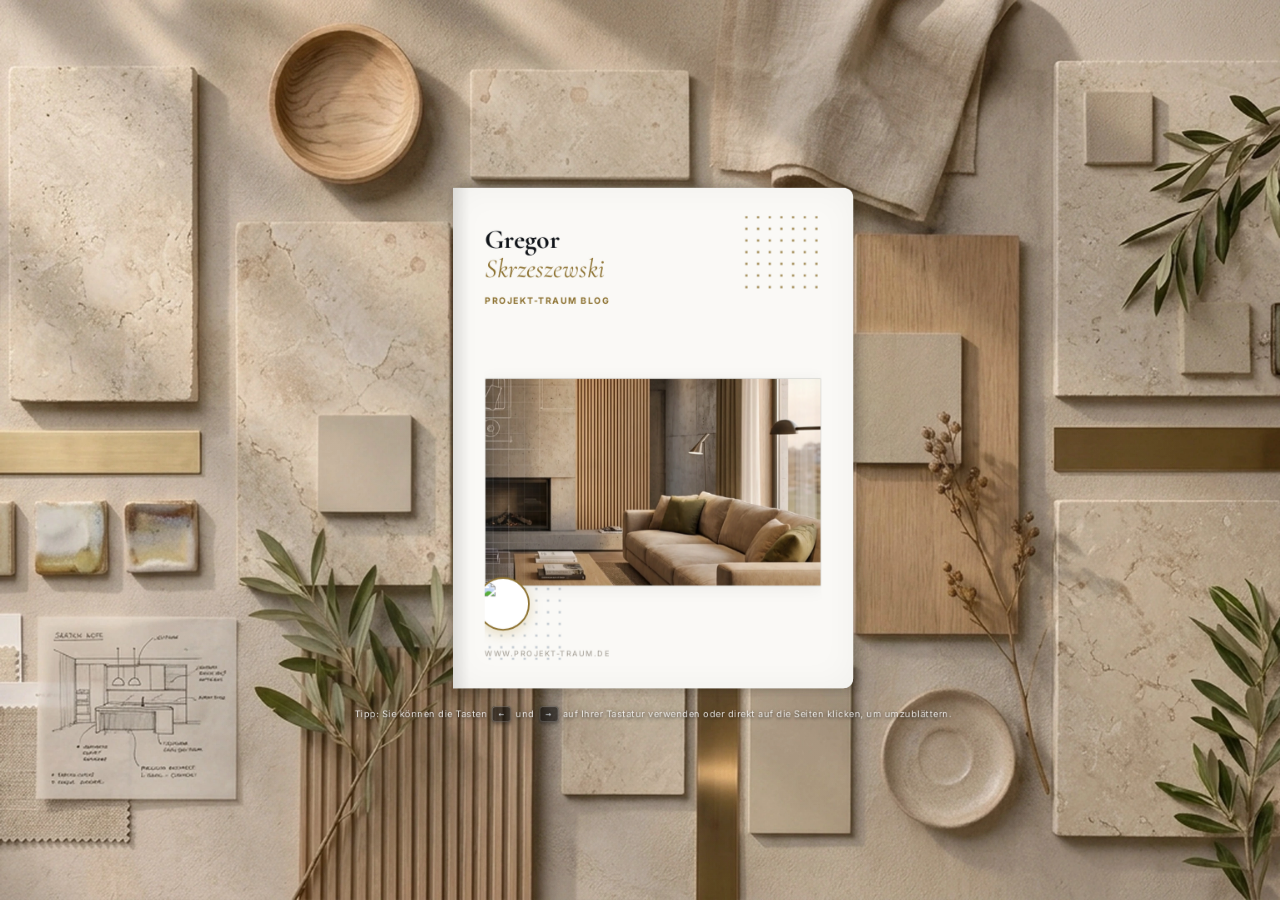
==== blog/index.html @ 59cf8a7a "Update: pełne nadpisanie repozytorium (2026-09-07 19:43:46)" ====
<!DOCTYPE html>
<html lang="de">

<head>
    <meta charset="UTF-8">
    <meta name="viewport" content="width=device-width, initial-scale=1.0">
    <title>Gregor Skrzeszewski - Interaktiver Blog (Flipbook)</title>

    <!-- Google Fonts: Cormorant Garamond (Serif) & Inter (Sans-serif) -->
    <link rel="preconnect" href="https://fonts.googleapis.com">
    <link rel="preconnect" href="https://fonts.gstatic.com" crossorigin>
    <link
        href="https://fonts.googleapis.com/css2?family=Cormorant+Garamond:ital,wght@0,400;0,500;0,600;0,700;1,400;1,600&family=Inter:wght@300;400;500;600;700&display=swap"
        rel="stylesheet">

    <!-- FontAwesome for icons -->
    <link rel="stylesheet" href="https://cdnjs.cloudflare.com/ajax/libs/font-awesome/5.15.4/css/all.min.css">
    
    <!-- Stylesheet -->
    <link rel="stylesheet" href="css/style.css?v=3.2">

    <style>
        /* Specific enhancements for Gregor Skrzeszewski's profile content */
        .skills-bullet-list {
            list-style-type: none;
            padding-left: 0;
            display: flex;
            flex-direction: column;
            gap: 8px;
        }

        .skills-bullet-list li {
            font-family: var(--body-font);
            font-size: 11px;
            font-weight: 450;
            color: var(--text-muted);
            line-height: 1.45;
            padding-left: 14px;
            position: relative;
        }

        .skills-bullet-list li::before {
            content: "▪";
            color: var(--gold-dark);
            position: absolute;
            left: 0;
            top: 0;
            font-size: 11px;
        }

        .profile-img-frame {
            width: 100%;
            height: 120px;
            background-size: cover;
            background-position: center;
            border: 1px solid rgba(16, 42, 67, 0.08);
            border-radius: 2px;
            box-shadow: var(--shadow-soft);
        }

        .personal-details-table {
            width: 100%;
            border-collapse: collapse;
            margin-top: 6px;
        }

        .personal-details-table td {
            font-family: var(--body-font);
            font-size: 11px;
            font-weight: 450;
            padding: 3px 0;
            color: var(--text-muted);
            vertical-align: top;
        }

        .personal-details-table td.label-cell {
            font-weight: 600;
            color: var(--text-dark);
            width: 120px;
        }

        .pdf-download-container {
            margin-top: 15px;
            display: flex;
            justify-content: center;
        }

        .pdf-btn {
            display: inline-flex;
            align-items: center;
            gap: 8px;
            background: var(--gold-gradient);
            color: white;
            text-decoration: none;
            font-family: var(--body-font);
            font-size: 11px;
            font-weight: 500;
            padding: 8px 18px;
            border-radius: 30px;
            box-shadow: 0 4px 10px rgba(184, 151, 66, 0.2);
            transition: transform 0.2s ease, box-shadow 0.2s ease;
        }

        .pdf-btn:hover {
            transform: translateY(-1px);
            box-shadow: 0 6px 15px rgba(184, 151, 66, 0.3);
        }

        .pdf-btn:active {
            transform: translateY(1px);
        }

        .image-container img {
            width: 100%;
            height: 100%;
            object-fit: cover;
            display: block;
        }
    </style>
</head>

<body>

    <!-- Desk / Background container -->
    <div class="app-container">

        <!-- Background Ambient Lighting / Subtle details -->
        <div class="ambient-light"></div>

        <!-- Scale Wrapper for desktop resizing -->
        <div class="book-scale-wrapper">
            <!-- Main Book Wrapper -->
            <div class="book-container">
                <div class="book" id="book">

                    <!-- LEAF 1 -->
                    <div class="leaf" id="leaf1" style="z-index: 10;">
                        <!-- FRONT: Cover Page -->
                        <div class="page-side front cover-page">
                            <div class="page-content">
                                <!-- Dot Grid Decor -->
                                <div class="dot-grid gold top-right-dots"></div>
                                <div class="dot-grid gray bottom-left-dots"></div>

                                <!-- Gold accent bars -->
                                <div class="accent-bar gold-vertical-left"></div>
                                <div class="accent-bar navy-horizontal-top"></div>
                                <div class="accent-bar gold-horizontal-bottom"></div>

                                <div class="cover-header">
                                    <h1 class="serif-title">Gregor<br><span class="highlight">Skrzeszewski</span></h1>
                                    <p class="section-subtitle" style="margin-top: 15px;">PROJEKT-TRAUM BLOG</p>
                                </div>

                                <!-- Large Image -->
                                <div class="image-container cover-hero">
                                    <img src="../img/rooms/salon.webp" alt="Projekt-Traum Blog">
                                </div>

                                <!-- Circle Emblem (Logo) -->
                                <div class="logo-emblem"
                                    style="background: #ffffff; border: 2px solid var(--gold-dark); padding: 5px; overflow: hidden;">
                                    <img src="img/logo_projekt_hd_transparent.png" alt="Projekt Traum Logo"
                                        style="width: 100%; height: 100%; object-fit: contain;">
                                </div>

                                <div class="cover-footer">
                                    <span class="website-link">WWW.PROJEKT-TRAUM.DE</span>
                                </div>
                            </div>
                        </div>

                        <!-- BACK: About Me Page -->
                        <div class="page-side back about-page">
                            <div class="page-content">
                                <div class="dot-grid gray top-right-dots"></div>
                                <div class="dot-grid gold bottom-left-dots"></div>
                                <div class="accent-bar gold-vertical-left"></div>
                                <div class="accent-bar navy-vertical-right"></div>

                                <h2 class="serif-title page-title">Hallo auf meinem Blog...</h2>
                                <div class="about-story" style="margin-bottom: 25px;">
                                    <h4 class="section-subtitle">MOTTO</h4>
                                    <p class="body-text text-justify" style="margin-bottom: 12px; line-height: 1.8;">
                                       ... es geht um Gestaltung, Neuheiten und die Möglichkeiten,
                                       die moderne Materialien für die Innenausstattung bieten.
                                       Ich werde darauf eingehen, dass Schönes und Praktisches nicht teuer sein muss,
                                       aber auch technische Neuheiten im Bereich Heizung sowie den Einsatz von IT- und KI-Lösungen thematisieren.
                                    </p>
                                    <p class="body-text text-justify" style="margin-bottom: 15px; line-height: 1.8;">
                                       Blättern Sie weiter, um aktuelle Beiträge zu lesen, eigene Kommentare zu hinterlassen oder ein neues Kapitel aufzuschlagen. Viel Spaß beim Lesen und Entdecken!
                                    </p>
                                </div>

                                <div style="margin-top: auto; padding-top: 15px; border-top: 1px solid rgba(184,151,66,0.2); display: flex; align-items: center; justify-content: space-between;">
                                    <span style="font-family: var(--serif-font); font-style: italic; font-size: 13px; color: var(--gold-dark);">Gregor Skrzeszewski</span>
                                    <span style="font-size: 10px; color: var(--text-muted);">Projekt Traum Bonn</span>
                                </div>
                            </div>
                        </div>
                    </div>

                    <!-- BACK COVER LEAF (Template) -->
                    <div class="leaf" id="leaf4">
                        <div class="page-side front" id="leaf4-front">
                            <div class="page-content" style="justify-content: center; align-items: center; text-align: center;">
                                <div class="dot-grid gold top-right-dots"></div>
                                <img src="img/logo_projekt_hd_transparent.png" alt="Projekt Traum Logo" style="width: 80px; height: auto; opacity: 0.8; margin-bottom: 15px;">
                                <h4 class="serif-title" style="font-size: 18px; color: var(--navy-medium);">Vielen Dank für Ihren Besuch</h4>
                                <p style="font-size: 11px; color: var(--text-muted); max-width: 260px; line-height: 1.6; margin-top: 8px;">
                                    Hinterlassen Sie gerne Ihre Gedanken oder kontaktieren Sie uns für Ihr nächstes Traumprojekt.
                                </p>
                            </div>
                        </div>

                        <!-- BACK: Back Cover (Contact Details) -->
                        <div class="page-side back back-cover-page">
                            <div class="page-content">
                                <!-- Dot Grid Decor -->
                                <div class="dot-grid gray top-left-dots"></div>
                                <div class="dot-grid gold bottom-right-dots"></div>

                                <!-- Gold accent bars -->
                                <div class="accent-bar gold-vertical-right"></div>
                                <div class="accent-bar navy-horizontal-bottom"></div>
                                <div class="accent-bar gold-horizontal-top"></div>

                                <div class="back-cover-center">
                                    <div class="back-logo"
                                        style="background: #ffffff; border: 2px solid var(--gold-dark); padding: 4px; width: 60px; height: 60px; overflow: hidden;">
                                        <img src="img/logo_projekt_hd_transparent.png" alt="Projekt Traum Logo"
                                            style="width: 100%; height: 100%; object-fit: contain;">
                                    </div>
                                    <h3 class="serif-title" style="font-size: 26px; margin-bottom: 10px;">Gregor
                                        Skrzeszewski</h3>
                                    <p class="section-subtitle" style="margin-bottom: 25px;">Projekt Traum</p>

                                    <div
                                        style="display: flex; flex-direction: column; gap: 10px; font-family: var(--body-font); font-size: 11px; align-items: center; color: var(--text-muted);">
                                        <div>📧 <a href="mailto:gregor.skrzeszewski@projekt-traum.de"
                                                style="color: var(--text-muted); text-decoration: none; font-weight: 500;">gregor.skrzeszewski@projekt-traum.de</a>
                                        </div>
                                        <div>📞 <a href="tel:+4916099657999"
                                                style="color: var(--text-muted); text-decoration: none; font-weight: 500;">+49
                                                160 99657999</a></div>
                                        <div>📍 Edith-Stein-Anlage 16, 53123 Bonn</div>
                                    </div>
                                </div>
                            </div>
                        </div>
                    </div>

                </div>
            </div>

            <!-- Keyboard shortcuts tip -->
            <div class="shortcuts-tip">
                Tipp: Sie können die Tasten <span class="key">&larr;</span> und <span class="key">&rarr;</span> auf
                Ihrer Tastatur verwenden oder direkt auf die Seiten klicken, um umzublättern.
            </div>

        </div>
    </div>

    <!-- Script File -->
    <script src="../js/theme-extractor.js"></script>
    <script src="js/script.js?v=3.3"></script>
</body>

</html>
---- blog/css/style.css ----
/* ==========================================================================
   Design System & Root Variables
   ========================================================================== */
:root {
    /* Color Palette */
    --navy-deep: #0D0F12;
    --navy-medium: #1F242B;
    --gold-dark: #A2B4C7;
    --gold-light: #E1E9F0;
    --gold-gradient: linear-gradient(135deg, var(--gold-dark) 0%, var(--gold-light) 50%, var(--gold-dark) 100%);
    --accent-navy: linear-gradient(135deg, var(--navy-deep), var(--navy-medium));

    /* Backgrounds */
    --cream-bg: #FAF9F6;
    --cream-card: #FCFBFA;
    --desk-bg: transparent;
    /* Transparent background to reveal main page wallpaper */
    --desk-accent: radial-gradient(circle, rgba(162, 180, 199, 0.16) 0%, rgba(14, 16, 20, 0) 70%);
    /* Platinum architectural ambient light */

    /* Typography */
    --serif-font: 'Cormorant Garamond', serif;
    --body-font: 'Inter', sans-serif;

    /* Ink/Text colors - Deepened for high-contrast sharpness */
    --text-dark: #14100C;
    --text-muted: #382F26;
    --text-primary: #FAF8F5;
    --text-secondary: hsl(38, 14%, 85%);
    --book-text-dark: #14100C;
    --book-text-muted: #382F26;
    --navy-medium: #11151A;
    --gold-dark: #8E7332;

    /* Shadows */
    --shadow-soft: 0 4px 20px rgba(0, 0, 0, 0.05);
    --shadow-hard: 0 20px 40px rgba(0, 0, 0, 0.3);
    --book-shadow-left: -15px 10px 30px rgba(0, 0, 0, 0.15);
    --book-shadow-right: 15px 10px 30px rgba(0, 0, 0, 0.15);
}

/* ==========================================================================
   Base resets & App Container
   ========================================================================== */
*, *::before, *::after {
    margin: 0;
    padding: 0;
    box-sizing: border-box;
}

html, body {
    -webkit-font-smoothing: antialiased;
    -moz-osx-font-smoothing: grayscale;
    text-rendering: optimizeLegibility;
    -webkit-text-size-adjust: 100%;
}

img {
    image-rendering: -webkit-optimize-contrast;
}

body {
    background-color: #0F0F16;
    background-image: url('../../img/wal1.webp');
    background-position: center;
    background-size: cover;
    background-repeat: no-repeat;
    background-attachment: fixed;
    font-family: var(--body-font);
    color: var(--text-dark);
    overflow-x: hidden;
    min-height: 100vh;
    display: flex;
    justify-content: center;
    align-items: center;
}

.app-container {
    width: 100%;
    min-height: 100vh;
    padding: 40px;
    display: flex;
    flex-direction: column;
    justify-content: flex-start;
    align-items: center;
    position: relative;
}

.ambient-light {
    position: absolute;
    top: 50%;
    left: 50%;
    transform: translate(-50%, -50%);
    width: 100%;
    height: 100%;
    background: var(--desk-accent);
    z-index: 0;
    pointer-events: none;
}

/* ==========================================================================
   Book Layout (3D Flipbook)
   ========================================================================== */
.book-container {
    width: 960px;
    height: 600px;
    position: relative;
    z-index: 1;
    display: flex;
    justify-content: center;
    align-items: center;
    transition: transform 0.8s cubic-bezier(0.645, 0.045, 0.355, 1);
}

/* Centering the book cover when closed front, and back when closed back */
.book-container.closed-front {
    transform: translateX(-240px);
}

.book-container.closed-back {
    transform: translateX(240px);
}

.book {
    width: 480px;
    /* One page width */
    height: 600px;
    position: absolute;
    left: 50%;
    perspective: 2000px;
    transform-style: preserve-3d;
}

.leaf {
    width: 100%;
    height: 100%;
    position: absolute;
    top: 0;
    left: 0;
    transform: rotateY(0deg);
    transform-style: preserve-3d;
    transform-origin: left center;
    transition: transform 0.8s cubic-bezier(0.645, 0.045, 0.355, 1);
    pointer-events: none;
}

.leaf.flipped {
    transform: rotateY(-180deg);
}

/* Enable pointer events only for active clickable pages */
.leaf.active-next,
.leaf.active-prev {
    pointer-events: auto;
    cursor: pointer;
}

/* Page Sides: Front and Back */
.page-side {
    width: 100%;
    height: 100%;
    position: absolute;
    top: 0;
    left: 0;
    -webkit-backface-visibility: hidden;
    backface-visibility: hidden;
    background-color: var(--cream-bg);
    padding: 34px 38px;
    box-shadow: inset 0 0 40px rgba(0, 0, 0, 0.04);
    overflow: hidden;
    display: flex;
    flex-direction: column;
}

.page-side.front {
    transform: rotateY(0deg) translateZ(0.5px);
    z-index: 2;
    border-radius: 0 12px 12px 0;
    box-shadow: 5px 0 15px rgba(0, 0, 0, 0.1), inset 0 0 40px rgba(0, 0, 0, 0.04);
}

.page-side.back {
    transform: rotateY(180deg) translateZ(0.5px);
    z-index: 1;
    border-radius: 12px 0 0 12px;
    box-shadow: -5px 0 15px rgba(0, 0, 0, 0.1), inset 0 0 40px rgba(0, 0, 0, 0.04);
}

/* Spine shadow effects */
.page-side.front::after {
    content: '';
    position: absolute;
    top: 0;
    left: 0;
    width: 20px;
    height: 100%;
    background: linear-gradient(to right, rgba(0, 0, 0, 0.1) 0%, rgba(0, 0, 0, 0) 100%);
    pointer-events: none;
}

.page-side.back::after {
    content: '';
    position: absolute;
    top: 0;
    right: 0;
    width: 20px;
    height: 100%;
    background: linear-gradient(to left, rgba(0, 0, 0, 0.1) 0%, rgba(0, 0, 0, 0) 100%);
    pointer-events: none;
}

.page-content {
    width: 100%;
    height: 100%;
    position: relative;
    display: flex;
    flex-direction: column;
    justify-content: space-between;
    overflow: hidden;
}

/* Ensure text and content is above decorative elements */
.page-content>* {
    position: relative;
    z-index: 1;
}

.page-content>.dot-grid,
.page-content>.accent-bar {
    z-index: 0;
}

/* Specific layout adjustments for About Page (Page 2) */
.about-page .page-content {
    justify-content: flex-start;
}

.about-page .page-title {
    margin-bottom: 30px;
    /* 30px gap below title as requested */
}

/* ==========================================================================
   Decorative Accents
   ========================================================================== */
.dot-grid {
    background-image: radial-gradient(var(--dot-color, #ccc) 1.5px, transparent 1.5px);
    background-size: 14px 14px;
    width: 112px;
    height: 112px;
    position: absolute;
    opacity: 0.75;
    pointer-events: none;
}

.dot-grid.gold {
    --dot-color: var(--gold-dark);
}

.dot-grid.gray {
    --dot-color: hsl(210, 15%, 75%);
}

.top-right-dots {
    top: -20px;
    right: -15px;
}

.bottom-left-dots {
    bottom: -20px;
    left: -15px;
}

.top-left-dots {
    top: -20px;
    left: -15px;
}

.bottom-right-dots {
    bottom: -20px;
    right: -15px;
}

/* Accent Bars */
.accent-bar {
    position: absolute;
    background: var(--gold-gradient);
    pointer-events: none;
}

.gold-vertical-left {
    left: -45px;
    top: -50px;
    width: 6px;
    height: 120%;
}

.gold-vertical-right {
    right: -45px;
    top: -50px;
    width: 6px;
    height: 120%;
}

.gold-vertical-right-thick {
    right: -45px;
    top: -50px;
    width: 14px;
    height: 120%;
}

.gold-vertical-left-thick {
    left: -45px;
    top: -50px;
    width: 14px;
    height: 120%;
}

.gold-vertical-right-side {
    right: -20px;
    top: -50px;
    width: 6px;
    height: 120%;
}

.gold-vertical-left-side {
    left: -20px;
    top: -50px;
    width: 6px;
    height: 120%;
}

.navy-horizontal-top {
    top: -50px;
    left: -45px;
    height: 10px;
    width: 70%;
    background: var(--accent-navy);
}

.gold-horizontal-bottom {
    bottom: -50px;
    left: -45px;
    height: 6px;
    width: 60%;
}

.gold-horizontal-top {
    top: -50px;
    left: -45px;
    height: 6px;
    width: 120%;
}

.navy-horizontal-bottom {
    bottom: -50px;
    left: -45px;
    height: 10px;
    width: 120%;
    background: var(--accent-navy);
}

.navy-horizontal-bottom-wide {
    bottom: -50px;
    left: -45px;
    height: 14px;
    width: 120%;
    background: var(--accent-navy);
}

.navy-horizontal-top-wide {
    top: -50px;
    left: -45px;
    height: 14px;
    width: 120%;
    background: var(--accent-navy);
}

.gold-horizontal-top-right {
    top: -50px;
    right: -45px;
    height: 6px;
    width: 50%;
}

.navy-vertical-left-thick {
    left: -45px;
    top: -50px;
    width: 14px;
    height: 120%;
    background: var(--accent-navy);
}

.navy-horizontal-bottom-right {
    bottom: -50px;
    right: -45px;
    height: 10px;
    width: 70%;
    background: var(--accent-navy);
}

.navy-horizontal-top-right {
    top: -50px;
    right: -45px;
    height: 10px;
    width: 75%;
    background: var(--accent-navy);
}

/* ==========================================================================
   Typography & Common Elements
   ========================================================================== */
.serif-title {
    font-family: var(--serif-font);
    font-weight: 700;
    color: var(--navy-medium);
    line-height: 1.1;
}

.serif-title .highlight {
    font-weight: 400;
    font-style: italic;
    color: var(--gold-dark);
}

.section-subtitle {
    font-family: var(--body-font);
    font-size: 10.5px;
    font-weight: 700;
    letter-spacing: 1.5px;
    color: var(--gold-dark);
    text-transform: uppercase;
    margin-bottom: 8px;
}

.body-text {
    font-family: var(--body-font);
    font-size: 11.5px;
    line-height: 1.6;
    color: var(--text-muted);
    font-weight: 450;
    letter-spacing: 0.12px;
}

.text-justify {
    text-align: justify;
}

.text-center {
    text-align: center;
}

.page-title {
    font-size: 28px;
    margin-bottom: 25px;
    letter-spacing: 1px;
    color: var(--navy-medium);
}

/* Image Placeholders */
.image-container {
    background-color: #ECEAE4;
    border: 1px solid rgba(16, 42, 67, 0.08);
    position: relative;
    overflow: hidden;
    box-shadow: var(--shadow-soft);
    border-radius: 2px;
}

.image-placeholder {
    position: absolute;
    top: 0;
    left: 0;
    width: 100%;
    height: 100%;
    display: flex;
    flex-direction: column;
    justify-content: center;
    align-items: center;
    background-image: repeating-linear-gradient(-45deg,
            rgba(184, 151, 66, 0.01) 0px,
            rgba(184, 151, 66, 0.01) 12px,
            rgba(16, 42, 67, 0.03) 12px,
            rgba(16, 42, 67, 0.03) 24px);
}

.placeholder-icon {
    font-size: 20px;
    opacity: 0.45;
    margin-bottom: 6px;
}

.placeholder-text {
    font-size: 8px;
    font-weight: 600;
    letter-spacing: 1.5px;
    color: var(--text-muted);
    text-transform: uppercase;
    opacity: 0.6;
}

/* ==========================================================================
   Page Specific Styles
   ========================================================================== */

/* 1. Cover Page */
.cover-page .cover-header h1 {
    font-size: 32px;
    margin-top: 10px;
}

.cover-hero {
    height: 250px;
    width: 100%;
    margin-top: 10px;
}

.logo-emblem {
    width: 64px;
    height: 64px;
    border-radius: 50%;
    background: var(--gold-gradient);
    display: flex;
    justify-content: center;
    align-items: center;
    color: white;
    font-weight: 600;
    font-size: 11px;
    text-transform: uppercase;
    letter-spacing: 1.5px;
    position: absolute;
    bottom: 35px;
    left: -10px;
    box-shadow: 0 4px 15px rgba(184, 151, 66, 0.3);
}

.website-link {
    font-size: 9px;
    font-weight: 500;
    letter-spacing: 1.5px;
    color: var(--text-muted);
}

/* 2. About Page */
.about-story {
    margin-bottom: 14px;
}

.about-grid {
    display: grid;
    grid-template-columns: 1.1fr 0.9fr;
    gap: 25px;
}

.employment-timeline .timeline-item {
    display: flex;
    gap: 12px;
    margin-bottom: 12px;
}

.employment-timeline .timeline-item .year {
    font-size: 16px;
    font-weight: 700;
    color: var(--navy-medium);
}

.employment-timeline .timeline-desc strong {
    font-size: 10px;
    font-weight: 600;
    display: block;
    color: var(--text-dark);
}

/* 3. Studio Page */
.studio-header {
    display: flex;
    justify-content: space-between;
    align-items: baseline;
    border-bottom: 1px solid rgba(16, 42, 67, 0.1);
    padding-bottom: 8px;
    margin-bottom: 15px;
}

.studio-name {
    font-size: 12px;
    font-weight: 600;
    letter-spacing: 1px;
    color: var(--navy-medium);
}

.est-year {
    font-size: 12px;
    color: var(--gold-dark);
    font-style: italic;
}

.studio-intro {
    margin-bottom: 20px;
}

.studio-hero {
    flex-grow: 1;
    min-height: 200px;
}

/* 4. Projects Layout 1 */
.project-columns-grid {
    display: grid;
    grid-template-columns: 1fr 1fr 1fr;
    gap: 18px;
    height: 100%;
}

.project-col-text {
    display: flex;
    flex-direction: column;
}

.client-name {
    font-size: 13px;
    font-weight: 500;
    color: var(--navy-medium);
    margin-bottom: 20px;
}

.project-columns-grid .image-container.height-full {
    height: 100%;
    width: 100%;
}

/* 5. Projects Layout 2 */
.layout-2-content {
    display: flex;
    flex-direction: column;
    gap: 20px;
    height: 100%;
}

.landscape-hero {
    height: 240px;
    width: 100%;
}

.columns-two {
    display: grid;
    grid-template-columns: 1fr 1fr;
    gap: 20px;
}

/* 6. Projects Layout 3 */
.layout-3-grid {
    display: grid;
    grid-template-columns: 1fr 1.2fr;
    gap: 25px;
    height: 100%;
}

.narrow-left {
    height: 100%;
}

.layout-3-text {
    display: flex;
    flex-direction: column;
    justify-content: center;
}

/* 7. Projects Layout 4 */
.layout-4-content {
    display: flex;
    flex-direction: column;
    justify-content: space-between;
    height: 100%;
}

.offset-center {
    height: 330px;
    width: 85%;
    margin: 0 auto;
    transform: rotate(1deg);
}

.layout-4-text-bottom {
    margin-top: 15px;
}

/* 8. Projects Layout 5 */
.layout-5-grid {
    display: grid;
    grid-template-columns: 1.1fr 0.9fr;
    gap: 25px;
    height: 100%;
}

.layout-5-left {
    display: flex;
    flex-direction: column;
}

.layout-5-right {
    display: grid;
    grid-template-rows: 1fr 1fr;
    gap: 20px;
    height: 100%;
}

.stacked-item {
    height: 100%;
}

/* 9. Projects Layout 6 */
.layout-6-content {
    height: 100%;
}

.layout-6-grid {
    display: grid;
    grid-template-columns: 1fr 1.1fr;
    gap: 25px;
    height: 100%;
}

.layout-6-right-img {
    position: relative;
    height: 100%;
}

.grid-img-large {
    width: 100%;
    height: 70%;
}

.grid-img-small {
    position: absolute;
    bottom: 0;
    left: -20px;
    width: 75%;
    height: 40%;
    z-index: 2;
    border: 3px solid var(--cream-bg);
}

/* 10. Back Cover Page */
.back-cover-page {
    background-color: var(--cream-bg);
}

.back-cover-center {
    position: absolute;
    top: 50%;
    left: 50%;
    transform: translate(-50%, -50%);
    text-align: center;
    width: 80%;
}

.back-logo {
    width: 60px;
    height: 60px;
    border-radius: 50%;
    background: var(--accent-navy);
    display: flex;
    justify-content: center;
    align-items: center;
    color: white;
    font-weight: 600;
    font-size: 10px;
    text-transform: uppercase;
    letter-spacing: 1.5px;
    margin: 0 auto 30px;
    box-shadow: var(--shadow-soft);
}

.back-cover-center h3 {
    font-size: 30px;
    margin-bottom: 15px;
}

/* ==========================================================================
   Navigation Controls UI
   ========================================================================== */
.controls-container {
    display: flex;
    align-items: center;
    gap: 25px;
    margin-top: 40px;
    background: rgba(24, 20, 16, 0.85);
    padding: 10px 25px;
    border-radius: 50px;
    border: 1px solid var(--border-glass, rgba(255, 255, 255, 0.15));
    -webkit-backdrop-filter: blur(12px);
    backdrop-filter: blur(12px);
    box-shadow: 0 8px 25px rgba(0, 0, 0, 0.4);
    z-index: 100;
}

.control-btn {
    background: none;
    border: none;
    color: var(--text-primary, #ffffff);
    font-family: var(--body-font);
    font-size: 12px;
    font-weight: 500;
    cursor: pointer;
    display: flex;
    align-items: center;
    gap: 8px;
    padding: 8px 16px;
    border-radius: 20px;
    transition: background-color 0.3s ease, transform 0.2s ease, color 0.3s ease;
}

.control-btn:hover:not(:disabled) {
    background: rgba(255, 255, 255, 0.12);
    color: var(--gold-light, #ffffff);
    transform: translateY(-1px);
}

.control-btn:disabled {
    opacity: 0.3;
    cursor: not-allowed;
}

.control-btn:active:not(:disabled) {
    transform: translateY(1px);
}

.page-indicator {
    color: var(--text-secondary, rgba(255, 255, 255, 0.85));
    font-size: 11px;
    letter-spacing: 1px;
    text-transform: uppercase;
}

#currentPage {
    color: var(--gold-light);
    font-weight: 600;
}

.shortcuts-tip {
    margin-top: 15px;
    color: rgba(255, 255, 255, 0.85);
    font-size: 11px;
    letter-spacing: 0.5px;
    z-index: 100;
    text-shadow: 0 1px 4px rgba(0, 0, 0, 0.9);
}

.shortcuts-tip .key {
    background: rgba(0, 0, 0, 0.55);
    color: var(--gold-light, #ffffff);
    padding: 2px 7px;
    border-radius: 4px;
    font-family: monospace;
    font-size: 11px;
    border: 1px solid rgba(255, 255, 255, 0.25);
    box-shadow: 0 2px 5px rgba(0, 0, 0, 0.4);
    margin: 0 2px;
}

/* ==========================================================================
   Responsive Adaptations (Mobile overrides)
   ========================================================================== */
@media (max-width: 990px) {
    body {
        display: block !important;
        height: auto;
        min-height: 100vh;
    }

    .app-container {
        padding: 80px 15px 40px 15px;
        /* Leave space for the close button at the top */
    }

    .book-container {
        transform: none !important;
        width: 100%;
        height: auto;
    }

    .book {
        position: relative !important;
        left: auto !important;
        width: 100%;
        max-width: 480px;
        /* Force single page size */
        height: auto;
        perspective: none;
        transform: none !important;
    }

    .leaf {
        position: static;
        width: 100%;
        height: auto;
        transform: none !important;
        transform-style: flat;
        display: flex;
        flex-direction: column;
        margin-bottom: 0;
        pointer-events: auto;
    }

    .page-side {
        position: relative !important;
        /* Fixes positioning context for accent bars */
        overflow: hidden !important;
        /* Clips decorative bars neatly inside card */
        width: 100%;
        height: auto !important;
        /* Allow natural content height to avoid text clipping */
        min-height: 480px;
        transform: none !important;
        backface-visibility: visible;
        margin-bottom: 30px;
        border-radius: 12px !important;
        box-shadow: 0 10px 30px rgba(0, 0, 0, 0.15) !important;
        padding: 30px 20px;
    }

    .page-content {
        flex-grow: 1;
    }

    .accent-bar {
        display: none !important;
        /* Hide decorative lines on mobile to prevent text overlay and alignment issues */
    }

    .page-side.back {
        transform: none !important;
    }

    .page-side::after {
        display: none !important;
        /* Hide spine shadows */
    }

    .controls-container,
    .shortcuts-tip {
        display: none !important;
        /* Hide navigation UI as users scroll */
    }

    /* Layout adjustments for smartphone screens */
    .about-grid,
    .project-columns-grid,
    .columns-two,
    .layout-3-grid,
    .layout-5-grid,
    .layout-6-grid {
        display: grid;
        grid-template-columns: 1fr !important;
        gap: 20px !important;
        height: auto !important;
    }

    .project-columns-grid .image-container {
        height: 160px !important;
        width: 100% !important;
    }

    .narrow-left {
        height: 180px !important;
        width: 100% !important;
    }

    .landscape-hero {
        height: 160px !important;
    }

    .offset-center {
        height: 180px !important;
        width: 100% !important;
        transform: none !important;
        margin: 10px 0 !important;
    }

    .layout-5-right {
        grid-template-rows: auto auto !important;
    }

    .stacked-item {
        height: 160px !important;
    }

    .layout-6-right-img {
        height: 240px !important;
        margin-top: 10px;
    }

    .grid-img-large {
        height: 100% !important;
    }

    .grid-img-small {
        height: 50% !important;
        bottom: 0;
        left: -10px !important;
    }

    /* Typography fixes for smartphones */
    .serif-title {
        font-size: 24px !important;
    }

    .cover-page .cover-header h1 {
        font-size: 32px !important;
        margin-top: 10px !important;
    }

    .cover-hero {
        height: 200px !important;
        margin-top: 10px !important;
    }

    .logo-emblem {
        bottom: 20px !important;
        left: 10px !important;
        width: 60px !important;
        height: 60px !important;
    }

    .back-logo {
        margin: 0 auto 15px !important;
        width: 50px !important;
        height: 50px !important;
    }

    .back-cover-center h3 {
        font-size: 22px !important;
    }

    .page-title {
        font-size: 24px !important;
        margin-bottom: 15px !important;
    }

    .body-text {
        font-size: 11px !important;
        line-height: 1.5 !important;
    }

    .skills-bullet-list li {
        font-size: 10.5px !important;
    }

    .personal-details-table td {
        font-size: 11px !important;
    }
}

/* Custom Scale Wrapper to increase presentation size by 25% */
.book-scale-wrapper {
    display: flex;
    flex-direction: column;
    align-items: center;
    justify-content: center;
    width: 100%;
    transition: transform 0.3s ease;
    margin: auto;
    -webkit-font-smoothing: antialiased;
    -moz-osx-font-smoothing: grayscale;
    text-rendering: optimizeLegibility;
    transform: translateZ(0);
}

@media (min-width: 991px) {
    .app-container {
        position: relative;
        overflow: hidden;
        height: 100vh;
        min-height: 100vh;
        padding: 0;
    }

    .book-scale-wrapper {
        position: absolute;
        left: 51.03%;
        top: 48.66%;
        width: 960px;
        height: 600px;
        transform: translate(-50%, -50%);
        transform-origin: center center;
        margin: 0;
        will-change: transform;
    }

    .shortcuts-tip {
        position: absolute;
        top: calc(100% + 24px);
        left: 50%;
        transform: translateX(-50%);
        margin-top: 0;
        z-index: 100;
        white-space: nowrap;
        text-align: center;
        text-shadow: 0 1px 4px rgba(0, 0, 0, 0.8);
    }
}

/* ==========================================================================
   Blog Posts & Create Post Block
   ========================================================================== */
.fb-create-post {
    background: #ffffff;
    border: 1px solid rgba(16, 42, 67, 0.08);
    border-radius: 8px;
    padding: 15px;
    box-shadow: 0 2px 10px rgba(0, 0, 0, 0.02);
}

.create-header {
    display: flex;
    align-items: center;
    gap: 10px;
    margin-bottom: 12px;
    font-family: var(--body-font);
    font-size: 13px;
    font-weight: 500;
    color: var(--navy-medium);
}

.avatar {
    width: 32px;
    height: 32px;
    border-radius: 50%;
    overflow: hidden;
    flex-shrink: 0;
    border: 1px solid var(--gold-light);
}

.avatar img {
    width: 100%;
    height: 100%;
    object-fit: cover;
    display: block;
}

.comment-input,
.comment-textarea {
    width: 100%;
    border: 1px solid rgba(16, 42, 67, 0.12);
    border-radius: 6px;
    padding: 8px 12px;
    font-family: var(--body-font);
    font-size: 11.5px;
    font-weight: 450;
    margin-bottom: 8px;
    background: var(--cream-card);
    color: var(--text-dark);
}

.comment-input:focus,
.comment-textarea:focus {
    outline: none;
    border-color: var(--gold-dark);
    box-shadow: 0 0 0 2px rgba(184, 151, 66, 0.1);
}

.submit-btn {
    background: var(--gold-gradient);
    color: white;
    border: none;
    padding: 6px 16px;
    border-radius: 20px;
    font-family: var(--body-font);
    font-size: 11.5px;
    font-weight: 600;
    cursor: pointer;
    float: right;
    transition: transform 0.2s;
}

.submit-btn:hover {
    transform: translateY(-1px);
}

.fb-post {
    background: #ffffff;
    border: 1px solid rgba(16, 42, 67, 0.08);
    border-radius: 8px;
    padding: 12px 14px;
    margin-bottom: 10px;
    box-shadow: 0 2px 10px rgba(0, 0, 0, 0.02);
    width: 100%;
}

.post-header {
    display: flex;
    align-items: center;
    gap: 8px;
    margin-bottom: 8px;
}

.user-info {
    display: flex;
    flex-direction: column;
}

.user-name {
    font-family: var(--body-font);
    font-weight: 600;
    font-size: 12px;
    color: var(--navy-medium);
}

.post-time {
    font-size: 10px;
    font-weight: 450;
    color: var(--text-muted);
}

.post-content {
    font-family: var(--body-font);
    font-size: 11.5px;
    font-weight: 450;
    line-height: 1.55;
    color: var(--text-dark);
    margin-bottom: 8px;
    max-height: 190px;
    overflow-y: auto;
}

.post-stats {
    display: flex;
    justify-content: space-between;
    font-size: 10px;
    color: var(--text-muted);
    padding-bottom: 8px;
    border-bottom: 1px solid rgba(16, 42, 67, 0.05);
    margin-bottom: 8px;
}

.post-actions {
    display: flex;
    justify-content: space-between;
}

.action-btn {
    background: none;
    border: none;
    color: var(--text-muted);
    cursor: pointer;
    font-size: 11px;
    font-family: var(--body-font);
    font-weight: 500;
    display: inline-flex;
    align-items: center;
    gap: 5px;
    padding: 4px 8px;
    border-radius: 4px;
    transition: all 0.2s ease;
}

.action-btn:hover {
    color: var(--gold-dark);
    background: rgba(184, 151, 66, 0.08);
}

.action-btn.like.liked {
    color: #1877f2;
    font-weight: 600;
}

.action-btn.like.liked i {
    animation: likeBounce 0.3s cubic-bezier(0.175, 0.885, 0.32, 1.275);
}

@keyframes likeBounce {
    0% {
        transform: scale(1);
    }

    50% {
        transform: scale(1.35) rotate(-10deg);
    }

    100% {
        transform: scale(1);
    }
}

.action-btn.delete:hover {
    color: #e53935;
    background: rgba(229, 57, 53, 0.08);
}

/* Comments Section */
.comments-section {
    margin-top: 10px;
    padding-top: 10px;
    border-top: 1px solid rgba(16, 42, 67, 0.06);
    display: flex;
    flex-direction: column;
    gap: 8px;
}

.comments-list {
    display: flex;
    flex-direction: column;
    gap: 8px;
    max-height: 180px;
    overflow-y: auto;
    padding-right: 4px;
    scrollbar-width: thin;
    scrollbar-color: var(--gold-dark) transparent;
}

.comments-list::-webkit-scrollbar {
    width: 4px;
    height: 4px;
}

.comments-list::-webkit-scrollbar-track {
    background: transparent;
}

.comments-list::-webkit-scrollbar-thumb {
    background: var(--gold-dark);
    border-radius: 4px;
}

.comments-list::-webkit-scrollbar-thumb:hover {
    background: var(--gold-light);
}

.comment-bubble {
    background: #f0f2f5;
    border-radius: 12px;
    padding: 8px 12px;
    font-size: 11.5px;
    line-height: 1.45;
    position: relative;
}

.comment-header {
    display: flex;
    justify-content: space-between;
    align-items: center;
    margin-bottom: 2px;
}

.comment-author {
    font-weight: 600;
    color: var(--navy-medium);
    font-size: 11.5px;
}

.comment-date {
    font-size: 9.5px;
    font-weight: 450;
    color: var(--text-muted);
}

.comment-text {
    color: var(--text-dark);
    font-weight: 450;
    word-break: break-word;
}

/* Inline Add Comment Form */
.add-comment-box {
    display: flex;
    flex-direction: column;
    gap: 6px;
    margin-top: 4px;
    background: #fafafa;
    border: 1px solid rgba(16, 42, 67, 0.08);
    border-radius: 8px;
    padding: 8px;
}

.inline-comment-row {
    display: flex;
    gap: 6px;
}

.comment-author-input {
    width: 100%;
    border: 1px solid rgba(16, 42, 67, 0.12);
    border-radius: 4px;
    padding: 5px 8px;
    font-family: var(--body-font);
    font-size: 11px;
    font-weight: 450;
    background: #ffffff;
}

.comment-text-input {
    width: 100%;
    border: 1px solid rgba(16, 42, 67, 0.12);
    border-radius: 4px;
    padding: 5px 8px;
    font-family: var(--body-font);
    font-size: 11px;
    font-weight: 450;
    background: #ffffff;
    resize: none;
    height: 36px;
}

.comment-submit-btn {
    background: var(--gold-gradient);
    color: white;
    border: none;
    border-radius: 14px;
    padding: 4px 12px;
    font-family: var(--body-font);
    font-size: 10.5px;
    font-weight: 600;
    cursor: pointer;
    align-self: flex-end;
    transition: transform 0.15s;
}

.comment-submit-btn:hover {
    transform: translateY(-1px);
}

/* Page content scrolling */
.page-content {
    overflow: hidden;
    scrollbar-width: thin;
    scrollbar-color: var(--gold-dark) transparent;
}

::-webkit-scrollbar {
    width: 5px;
    height: 5px;
}

::-webkit-scrollbar-track {
    background: transparent;
}

::-webkit-scrollbar-thumb {
    background: var(--gold-dark);
    border-radius: 4px;
}

::-webkit-scrollbar-thumb:hover {
    background: var(--gold-light);
}

.page-content::-webkit-scrollbar {
    width: 5px;
    height: 5px;
}

.page-content::-webkit-scrollbar-track {
    background: transparent;
}

.page-content::-webkit-scrollbar-thumb {
    background: var(--gold-dark);
    border-radius: 4px;
}

.page-content::-webkit-scrollbar-thumb:hover {
    background: var(--gold-light);
}
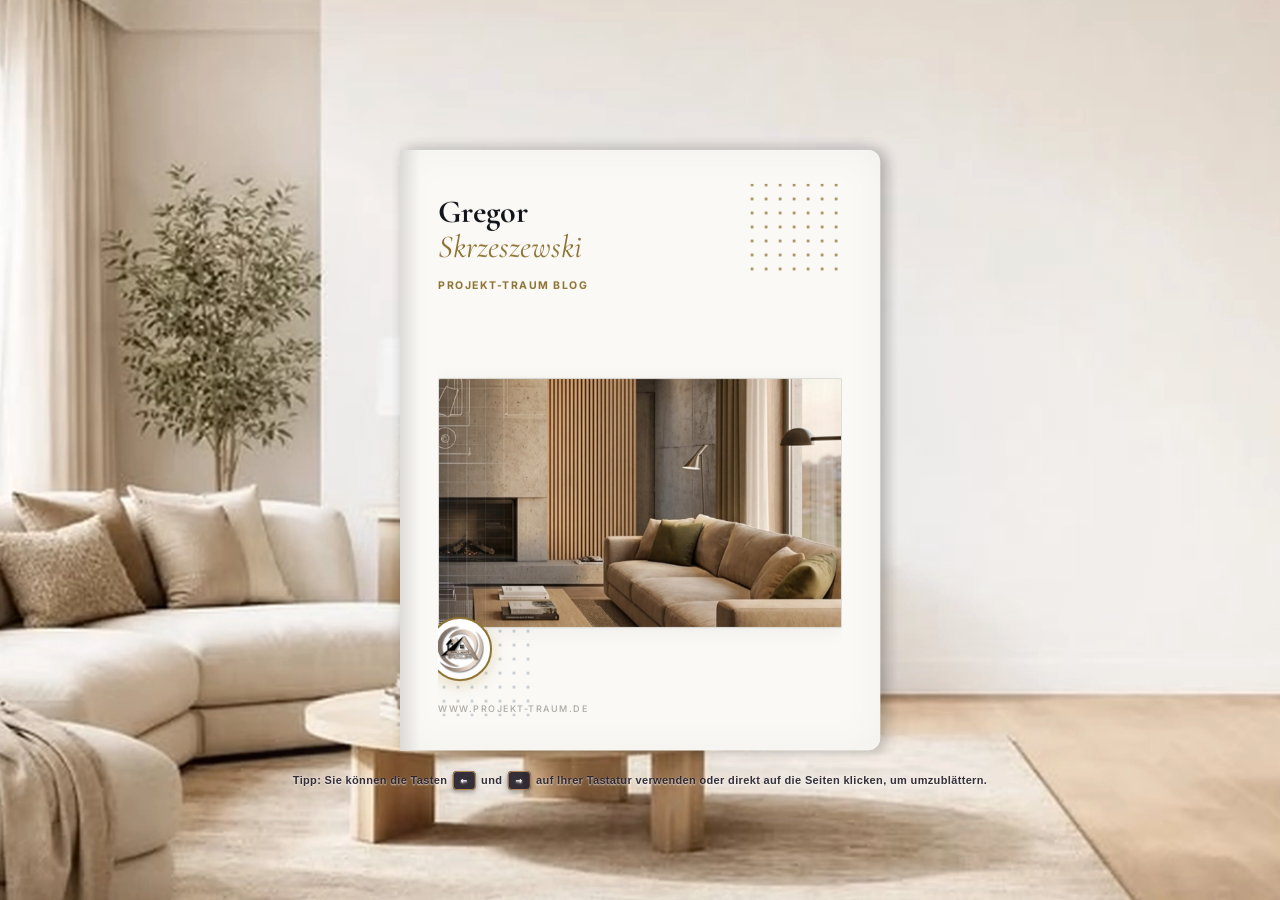
==== commit a33fe55c: "Update: przejście na projekt pr2 (2026-10-11)" ====
--- a/blog/index.html
+++ b/blog/index.html
@@ -17,7 +17,7 @@
     <link rel="stylesheet" href="https://cdnjs.cloudflare.com/ajax/libs/font-awesome/5.15.4/css/all.min.css">
     
     <!-- Stylesheet -->
-    <link rel="stylesheet" href="css/style.css?v=3.2">
+    <link rel="stylesheet" href="css/style.css?v=3.3">
 
     <style>
         /* Specific enhancements for Gregor Skrzeszewski's profile content */
--- a/blog/css/style.css
+++ b/blog/css/style.css
@@ -839,22 +839,25 @@
 
 .shortcuts-tip {
     margin-top: 15px;
-    color: rgba(255, 255, 255, 0.85);
+    color: rgba(36, 30, 42, 0.92);
+    font-family: 'Open Sans', -apple-system, BlinkMacSystemFont, 'Segoe UI', Roboto, sans-serif;
     font-size: 11px;
-    letter-spacing: 0.5px;
+    font-weight: 600;
+    letter-spacing: 0.35px;
     z-index: 100;
-    text-shadow: 0 1px 4px rgba(0, 0, 0, 0.9);
+    text-shadow: 0 1px 2px rgba(255, 255, 255, 0.85);
 }
 
 .shortcuts-tip .key {
-    background: rgba(0, 0, 0, 0.55);
-    color: var(--gold-light, #ffffff);
+    background: rgba(36, 30, 42, 0.92);
+    color: #f8f6f0;
     padding: 2px 7px;
     border-radius: 4px;
     font-family: monospace;
     font-size: 11px;
-    border: 1px solid rgba(255, 255, 255, 0.25);
-    box-shadow: 0 2px 5px rgba(0, 0, 0, 0.4);
+    font-weight: 700;
+    border: 1px solid rgba(218, 165, 95, 0.75);
+    box-shadow: 0 2px 5px rgba(0, 0, 0, 0.35);
     margin: 0 2px;
 }
 
@@ -1073,12 +1076,15 @@
         height: 100vh;
         min-height: 100vh;
         padding: 0;
+        display: flex;
+        justify-content: center;
+        align-items: center;
     }
 
     .book-scale-wrapper {
         position: absolute;
-        left: 51.03%;
-        top: 48.66%;
+        left: 50%;
+        top: 50%;
         width: 960px;
         height: 600px;
         transform: translate(-50%, -50%);
@@ -1096,7 +1102,8 @@
         z-index: 100;
         white-space: nowrap;
         text-align: center;
-        text-shadow: 0 1px 4px rgba(0, 0, 0, 0.8);
+        color: rgba(36, 30, 42, 0.92);
+        text-shadow: 0 1px 2px rgba(255, 255, 255, 0.85);
     }
 }
 
